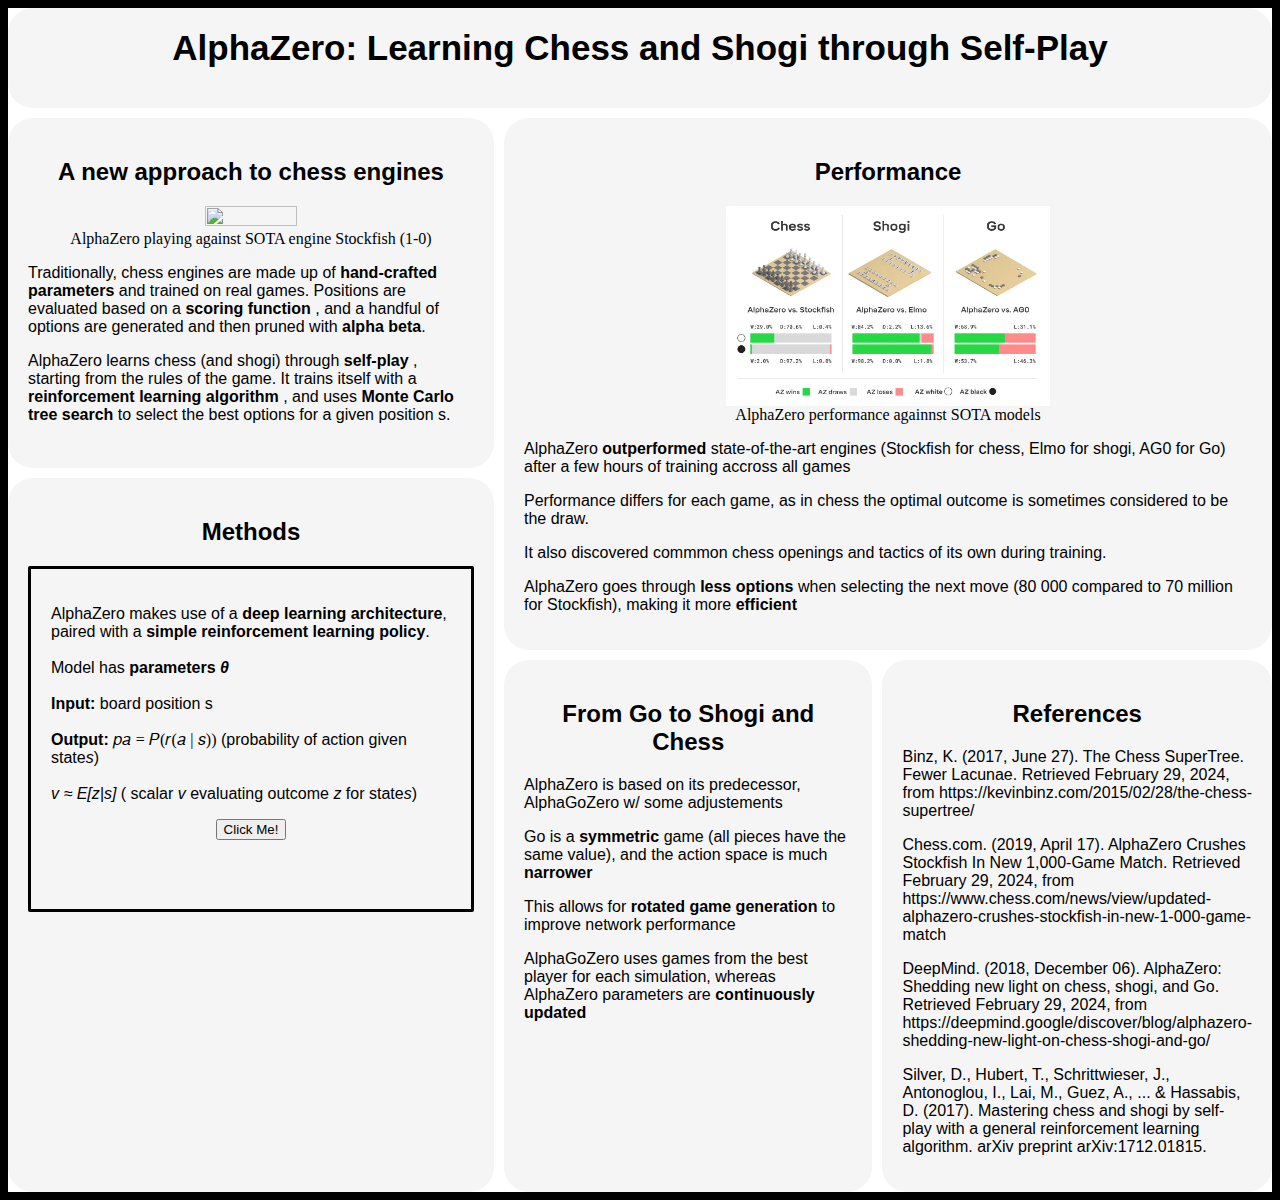
==== index.html @ dfe9de5f "Rename poster.html to index.html" ====
<!DOCTYPE html>
<html>
<head>
<link rel="stylesheet" href="poster.css">
<title>Reinforcement Learning Poster Presentation</title>
<meta name="viewport" content="width=device-width, initial-scale=1.0"> 
<style>
    #slideContent {
        text-align: left;
    }
</style>
</head>
<body>

    <div class="grid-container">
        <div class="grid-item title"><strong>AlphaZero: Learning Chess and Shogi through Self-Play</strong>    
        </div>
        <div class="grid-item methods"><h2>A new approach to chess engines</h2>
            <figure>
            <img class = "two" src="alpha_zero_stockfish.gif">
            <figcaption>AlphaZero playing against SOTA engine Stockfish (1-0)</figcaption>
            </figure>
            <p >Traditionally, chess engines are made up of <strong>hand-crafted parameters</strong>  and trained on real games. Positions are evaluated based on a <strong>scoring function</strong> , and a handful of options are generated and then pruned with <strong>alpha beta</strong>. </p>
                
            <p>
                AlphaZero learns chess (and shogi) through <strong>self-play</strong> , starting from the rules of the game. It trains itself with a <strong>reinforcement learning algorithm</strong> , and uses <strong>Monte Carlo tree search</strong>  to select the best options for a given position s. 
            </p>
        </div>
        <div class="grid-item extra_space">
            <h2>Methods</h2>
            <div class="box" onclick="nextSlide()">
                <p id="slideContent" >AlphaZero makes use of a <strong>deep learning architecture</strong>, paired with a <strong>simple reinforcement learning policy</strong>.<br><br>Model has <strong>parameters <i>&#952;</i></strong></br><br><strong>Input:</strong> board position s</br><br><strong>Output:</strong> <math xmlns="http://www.w3.org/1998/Math/MathML">
                    <mrow>
                      <mi>p</mi>
                      <mi>a</mi>
                      <mo>=</mo>
                      <mi>P</mi>
                      <mo>(</mo>
                      <mi>r</mi>
                      <mo>(</mo>
                      <mi>a</mi>
                      <mo>|</mo>
                      <mi>s</mi>
                      <mo>)</mo>
                      <mo>)</mo>
                    </mrow>
                  </math> (probability of action given state<i>s</i>)</br><br><i>v &asymp; E[z&#124;s]</i> ( scalar <i>v</i> evaluating outcome <i>z</i> for state<i>s</i>)</br></p>
                  <div class = "center"><button type="button">Click Me!</button></div>
                
            </div>
            <script>
                var slides = ["<p>To explore the probability space, AlphaZero uses <strong>Monte Carlo tree search</strong> for each self played game (going from root to leaf)</p><p><img class = \"three\" src = \"chessdecs.png\"></p><p>The final outcome of a game is scored on a scale from -1 (loss) to 1 (win)</p>", "<p>The parameters are updated to minimize: <ul> <li>loss between actual and predicted outcome</li><li>difference between policy gradient and probability vector</li></ul></p><p>Theta is adjusted w/ gradient descent on a function summing MSE and CLE</p><p><img class = \"four\" src = \"loss2.png\"</p>","<div class = inside_box>AlphaZero makes use of a <strong>deep learning architecture</strong>, paired with a <strong>simple reinforcement learning policy</strong></p><p>Model has <strong>parameters &#952;</strong></p><p><strong>Input</strong>: board position <i>s</i></p><p><strong>Output:</strong> <ul><li><math xmlns=\"http://www.w3.org/1998/Math/MathML/\"><mrow><mi>p</mi><mi>a</mi><mo>=</mo><mi>P</mi><mo>(</mo><mi>r</mi><mo>(</mo><mi>a</mi><mo>|</mo><mi>s</mi><mo>)</mo><mo>)</mo></mrow></math> (probability of action given state s)</li><li><i>v &asymp; E[z&#124;s]</i> (scalar <i>v</i> evaluating outcome <i>z</i> for state <i>s</i>)</li></ul></p>"];
                var currentSlide = 0;
            
                function nextSlide() {
                    // Update the content of the box
                    document.getElementById("slideContent").innerHTML = slides[currentSlide];
            
                    // Increment the slide index
                    currentSlide++;
            
                    // If we reached the end, loop back to the first slide
                    if (currentSlide >= slides.length) {
                        currentSlide = 0;
                    }
                }
            </script>
        
    
        </div>
        <div class="grid-item main_chunk"><h2>Performance</h2>
        <figure><img class = "two" src = "alphazero_performance.jpg"><figcaption>AlphaZero performance againnst SOTA models</figcaption></figure>
        <p>AlphaZero <strong>outperformed</strong> state-of-the-art engines (Stockfish for chess, Elmo for shogi, AG0 for Go) after a few hours of training accross all games</p>
        <p>Performance differs for each game, as in chess the optimal outcome is sometimes considered to be the draw.</p>
        <p>It also discovered commmon chess openings and tactics of its own during training.</p>
        <p>AlphaZero goes through <strong> less options </strong> when selecting the next move (80 000 compared to 70 million for Stockfish), making it more <strong>efficient</strong></p>
    </div>
        <div class="grid-item extra_chunk1"><h2>From Go to Shogi and Chess</h2>
        <p>AlphaZero is based on its predecessor, AlphaGoZero w/ some adjustements</p>
        <p>Go is a <strong>symmetric</strong> game (all pieces have the same value), and the action space is much <strong>narrower</strong></p>
        <p>This allows for <strong>rotated game generation</strong> to improve network performance</p>
        <p>AlphaGoZero uses games from the best player for each simulation, whereas AlphaZero parameters are <strong>continuously updated</strong> </p>
        </div>
        <div class="grid-item extra_chunk2"><h2>References </h2>
        
        <p>Binz, K. (2017, June 27). The Chess SuperTree. Fewer Lacunae. Retrieved February 29, 2024, from https://kevinbinz.com/2015/02/28/the-chess-supertree/</p>
        <p>Chess.com. (2019, April 17). AlphaZero Crushes Stockfish In New 1,000-Game Match. Retrieved February 29, 2024, from https://www.chess.com/news/view/updated-alphazero-crushes-stockfish-in-new-1-000-game-match
        <p>DeepMind. (2018, December 06). AlphaZero: Shedding new light on chess, shogi, and Go. Retrieved February 29, 2024, from https://deepmind.google/discover/blog/alphazero-shedding-new-light-on-chess-shogi-and-go/</p>
        <p>Silver, D., Hubert, T., Schrittwieser, J., Antonoglou, I., Lai, M., Guez, A., ... & Hassabis, D. (2017). Mastering chess and shogi by self-play with a general reinforcement learning algorithm. arXiv preprint arXiv:1712.01815.</p>

    </div>
       
</body>
</html>
---- poster.css ----
body {
    background-color: black;
  }
.grid-container {
    display: grid;
    grid-template-columns: repeat(3, 1fr); /* 3 columns */
    grid-template-rows: repeat(4, 100px); /* 4 rows */
    gap: 10px; /* Gap between grid items */
    background: white;
    border: black;
}

.firstslide p {
    text-align: left;
}

.grid-item {
    background-color: whitesmoke;
    padding: 20px;
    text-align: center;
    border-radius: 25px;
}
img.two {
    height: 50%;
    width: 50%;
    display: block;
    margin-left: auto;
    margin-right: auto;
  }

img.four {
    height:    200%;
    width: 100%;
  }

img.three {
    height: 40%;
    width: 40%;
    display: block;
    margin-left: auto;
    margin-right: auto;
  }

.title {
    text-align: center;
    background: whitesmoke;
    color:black;
    font-family: sans-serif;
    

    grid-column: 1 / span 3; /* Span 3 columns, starting from column 1 */;
    grid-row: 1;
    justify-content: center;
    font-family: sans-serif;
    font-size: 35px;
}



.methods {
    
    grid-column: 1; /* Span 3 columns, starting from column 1 */
    grid-row: 2/8;
    text-align: center;
    background-color: whitesmoke;
}
.methods p{
    text-align: left;
    white-space: normal;
    overflow: hidden;
    font-family:  sans-serif;
}

.methods h2{
    font-family:   sans-serif;
}

.extra_space h2{
    text-align: center;
    font-family:  sans-serif;
    color:black;
}

.extra_space {
    grid-column: 1; /* Span 3 columns, starting from column 1 */
    grid-row: 8/35;
}
.main_chunk {
    grid-column: 2/4; /* Span 3 columns, starting from column 1 */
    grid-row: 2/15;
}

.main_chunk h2 {
    color:black;
    text-align: center;
    font-family: sans-serif;
    
}
.extra_chunk1 {
    grid-column: 2/3; /* Span 3 columns, starting from column 1 */
    grid-row: 15/35;
    background: whitesmoke;
}
.extra_chunk1 h2 {
    text-align: center;
    color: black;
    font-family: sans-serif;
    
}

.extra_chunk2 {
    grid-column: 3/4; /* Span 3 columns, starting from column 1 */
    grid-row: 15/35;
}

.extra_chunk2 p {
    text-align: left;
    color: black;
    font-family: sans-serif;
    
}

.extra_chunk2 h2 {
    text-align: center;
    color: black;
    font-family: sans-serif;
    
}

.extra_chunk1 p {
    text-align: left;
    font-family: sans-serif;
}
.box {
    width: 400px;
    margin:0px auto;
    height: 300px;
    background-color: whitesmoke;
    border: 1px solid black;
    padding: 20px;
    text-align: center;
    vertical-align: middle;
    cursor: pointer;
    position: relative;
    border-radius: 2px;
    border: solid;
    font-family: sans-serif;
}

.main_chunk p{
    text-align: left;
    white-space: normal;
    overflow: hidden;
    font-family: sans-serif;
    
}

.inside_box{
    text-align: left;
    white-space: normal;
    overflow: hidden;
}

.figcaption{
    font-size: sans-serif;
}

.card {
    width: 130px;
    height: 195px;
    background:  no-repeat;
    display: inline-block;
}

.arrow {
    border: solid 10px transparent;
    border-right-color: #FFF;
}

.slider-container {
    position: relative;
  }
  
  .slide {
    display: none;
  }

.button {
    position: relative;
    margin: 0;
    align-items: center;
 
  }
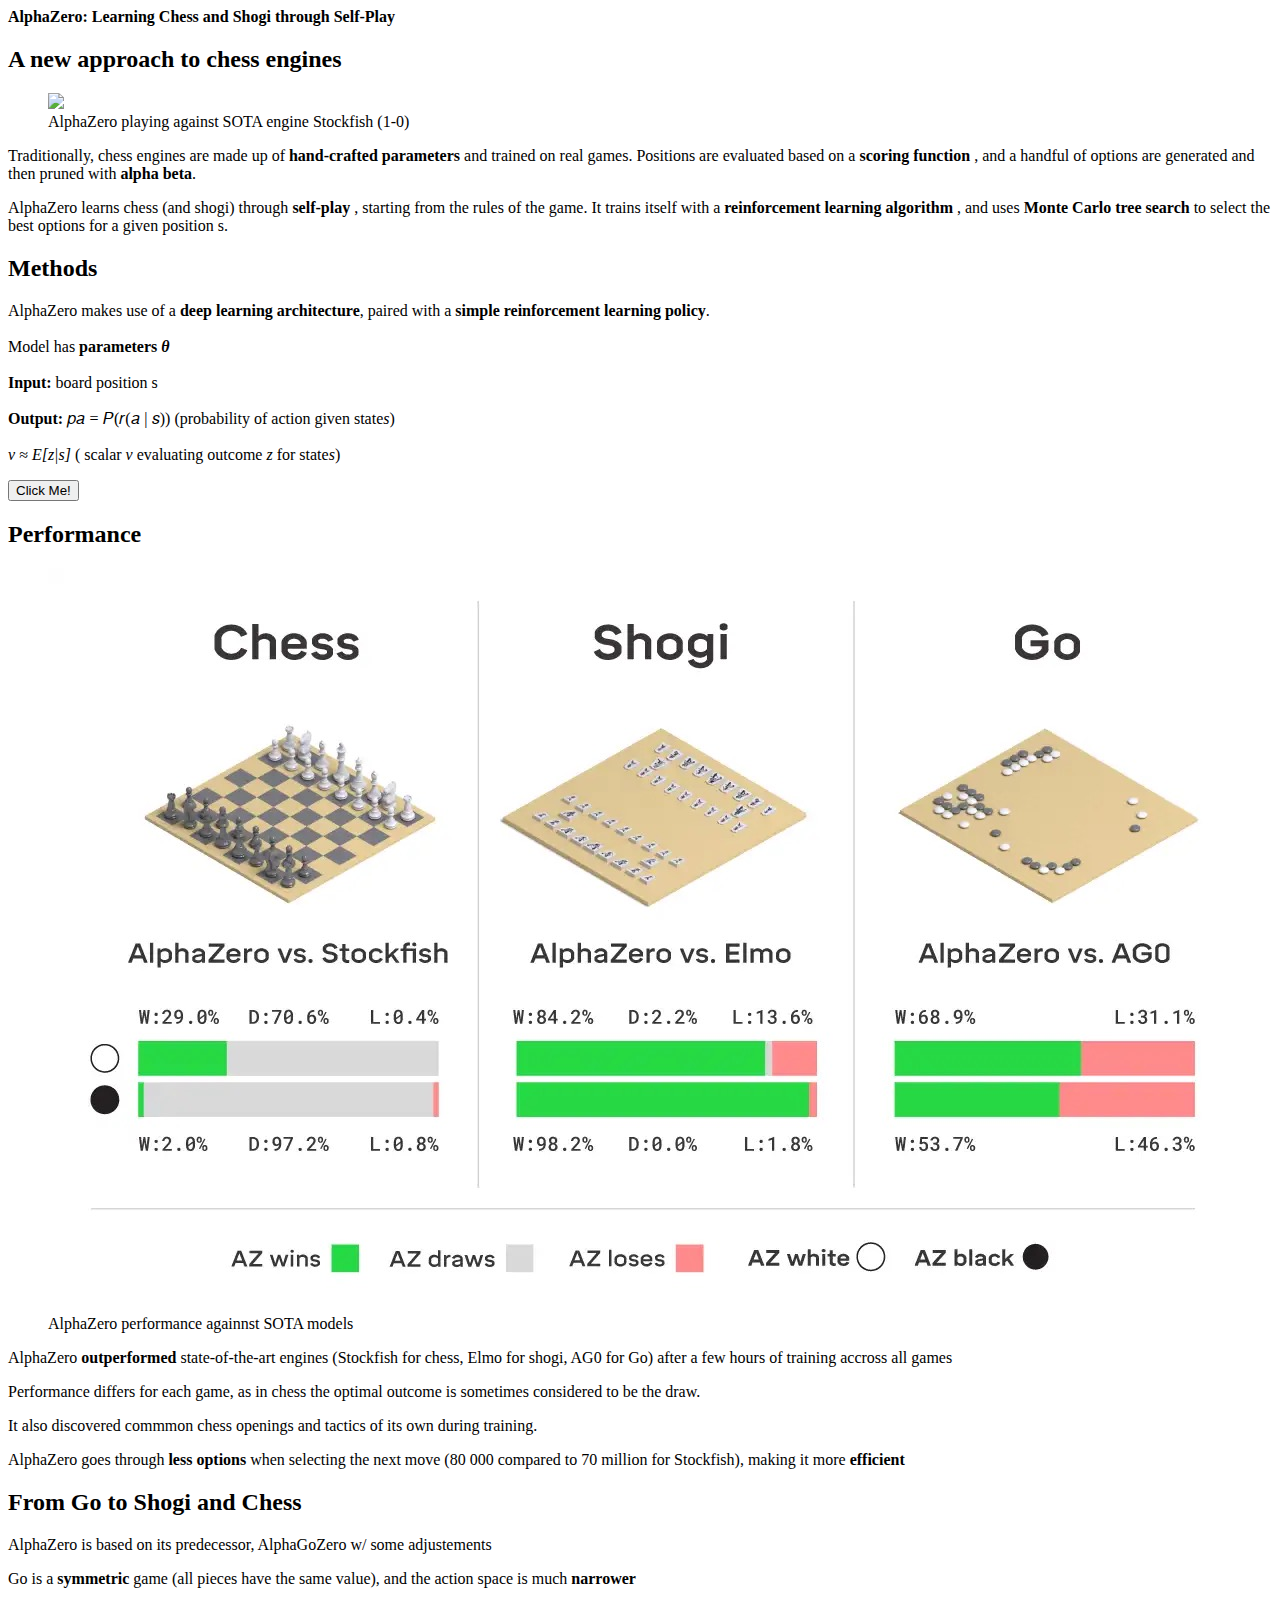
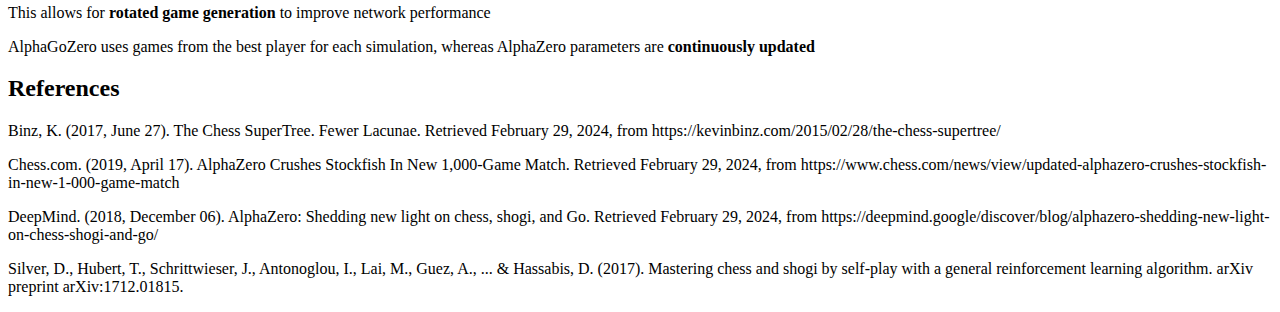
==== commit 1d3cad36: "Something terribly misguided" ====
--- a/index.html
+++ b/index.html
@@ -49,7 +49,7 @@
                 
             </div>
             <script>
-                var slides = ["<p>To explore the probability space, AlphaZero uses <strong>Monte Carlo tree search</strong> for each self played game (going from root to leaf)</p><p><img class = \"three\" src = \"chessdecs.png\"></p><p>The final outcome of a game is scored on a scale from -1 (loss) to 1 (win)</p>", "<p>The parameters are updated to minimize: <ul> <li>loss between actual and predicted outcome</li><li>difference between policy gradient and probability vector</li></ul></p><p>Theta is adjusted w/ gradient descent on a function summing MSE and CLE</p><p><img class = \"four\" src = \"loss2.png\"</p>","<div class = inside_box>AlphaZero makes use of a <strong>deep learning architecture</strong>, paired with a <strong>simple reinforcement learning policy</strong></p><p>Model has <strong>parameters &#952;</strong></p><p><strong>Input</strong>: board position <i>s</i></p><p><strong>Output:</strong> <ul><li><math xmlns=\"http://www.w3.org/1998/Math/MathML/\"><mrow><mi>p</mi><mi>a</mi><mo>=</mo><mi>P</mi><mo>(</mo><mi>r</mi><mo>(</mo><mi>a</mi><mo>|</mo><mi>s</mi><mo>)</mo><mo>)</mo></mrow></math> (probability of action given state s)</li><li><i>v &asymp; E[z&#124;s]</i> (scalar <i>v</i> evaluating outcome <i>z</i> for state <i>s</i>)</li></ul></p>"];
+                var slides = ["<p>To explore the probability space, AlphaZero uses <strong>Monte Carlo tree search</strong> for each self played game (going from root to leaf)</p><p><img class = \"three\" src = \"chessdecs.jpg\"></p><p>The final outcome of a game is scored on a scale from -1 (loss) to 1 (win)</p>", "<p>The parameters are updated to minimize: <ul> <li>loss between actual and predicted outcome</li><li>difference between policy gradient and probability vector</li></ul></p><p>Theta is adjusted w/ gradient descent on a function summing MSE and CLE</p><p><img class = \"four\" src = \"loss2.jpg\"</p>","<div class = inside_box>AlphaZero makes use of a <strong>deep learning architecture</strong>, paired with a <strong>simple reinforcement learning policy</strong></p><p>Model has <strong>parameters &#952;</strong></p><p><strong>Input</strong>: board position <i>s</i></p><p><strong>Output:</strong> <ul><li><math xmlns=\"http://www.w3.org/1998/Math/MathML/\"><mrow><mi>p</mi><mi>a</mi><mo>=</mo><mi>P</mi><mo>(</mo><mi>r</mi><mo>(</mo><mi>a</mi><mo>|</mo><mi>s</mi><mo>)</mo><mo>)</mo></mrow></math> (probability of action given state s)</li><li><i>v &asymp; E[z&#124;s]</i> (scalar <i>v</i> evaluating outcome <i>z</i> for state <i>s</i>)</li></ul></p>"];
                 var currentSlide = 0;
             
                 function nextSlide() {
@@ -91,4 +91,4 @@
     </div>
        
 </body>
-</html>
+</html>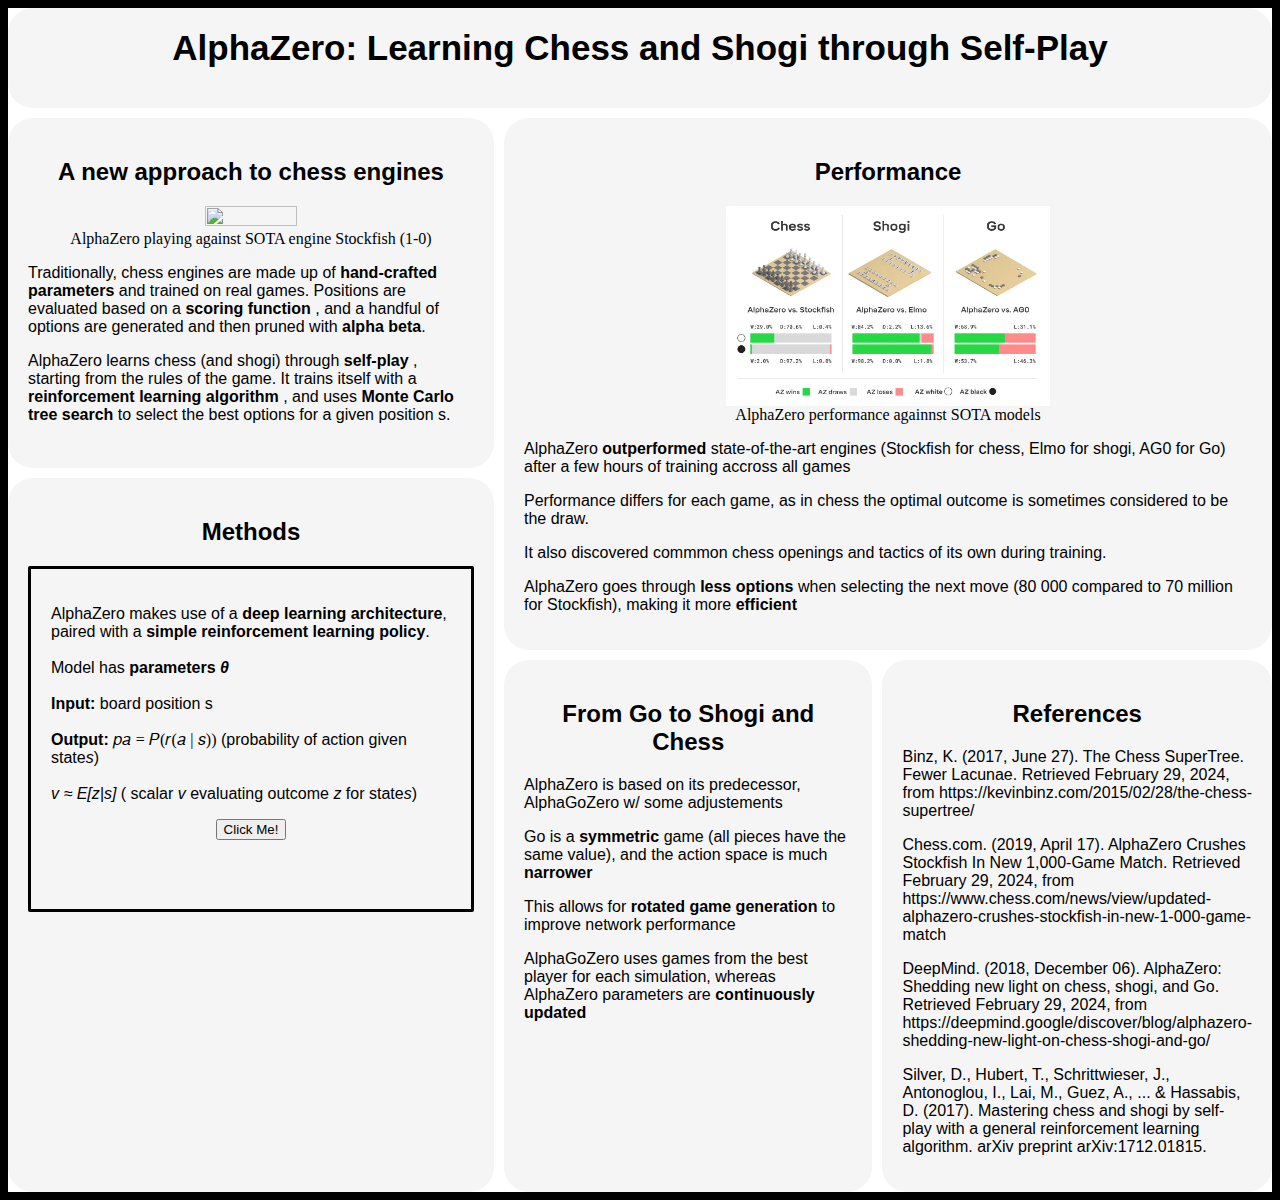
==== commit 290c4973: "Merge branch 'main' of https://github.com/ilinkaa/ilinkaa.github.io" ====
--- a/index.html
+++ b/index.html
@@ -49,7 +49,11 @@
                 
             </div>
             <script>
+<<<<<<< HEAD:index.html
                 var slides = ["<p>To explore the probability space, AlphaZero uses <strong>Monte Carlo tree search</strong> for each self played game (going from root to leaf)</p><p><img class = \"three\" src = \"chessdecs.jpg\"></p><p>The final outcome of a game is scored on a scale from -1 (loss) to 1 (win)</p>", "<p>The parameters are updated to minimize: <ul> <li>loss between actual and predicted outcome</li><li>difference between policy gradient and probability vector</li></ul></p><p>Theta is adjusted w/ gradient descent on a function summing MSE and CLE</p><p><img class = \"four\" src = \"loss2.jpg\"</p>","<div class = inside_box>AlphaZero makes use of a <strong>deep learning architecture</strong>, paired with a <strong>simple reinforcement learning policy</strong></p><p>Model has <strong>parameters &#952;</strong></p><p><strong>Input</strong>: board position <i>s</i></p><p><strong>Output:</strong> <ul><li><math xmlns=\"http://www.w3.org/1998/Math/MathML/\"><mrow><mi>p</mi><mi>a</mi><mo>=</mo><mi>P</mi><mo>(</mo><mi>r</mi><mo>(</mo><mi>a</mi><mo>|</mo><mi>s</mi><mo>)</mo><mo>)</mo></mrow></math> (probability of action given state s)</li><li><i>v &asymp; E[z&#124;s]</i> (scalar <i>v</i> evaluating outcome <i>z</i> for state <i>s</i>)</li></ul></p>"];
+=======
+                var slides = ["<p>To explore the probability space, AlphaZero uses <strong>Monte Carlo tree search</strong> for each self played game (going from root to leaf)</p><p>The final outcome of a game is scored on a scale from -1 (loss) to 1 (win)</p>", "<p>The parameters are updated to minimize: <ul> <li>loss between actual and predicted outcome</li><li>difference between policy gradient and probability vector</li></ul></p><p>Theta is adjusted w/ gradient descent on a function summing MSE and CLE</p><p><div class = inside_box>AlphaZero makes use of a <strong>deep learning architecture</strong>, paired with a <strong>simple reinforcement learning policy</strong></p><p>Model has <strong>parameters &#952;</strong></p><p><strong>Input</strong>: board position <i>s</i></p><p><strong>Output:</strong> <ul><li><math xmlns=\"http://www.w3.org/1998/Math/MathML/\"><mrow><mi>p</mi><mi>a</mi><mo>=</mo><mi>P</mi><mo>(</mo><mi>r</mi><mo>(</mo><mi>a</mi><mo>|</mo><mi>s</mi><mo>)</mo><mo>)</mo></mrow></math> (probability of action given state s)</li><li><i>v &asymp; E[z&#124;s]</i> (scalar <i>v</i> evaluating outcome <i>z</i> for state <i>s</i>)</li></ul></p>"];
+>>>>>>> 7b4e59a894a321a0344cb5ac3105179026096a9e:poster.html
                 var currentSlide = 0;
             
                 function nextSlide() {
@@ -91,4 +95,4 @@
     </div>
        
 </body>
-</html>+</html>
--- a/poster.css
+++ b/poster.css
@@ -0,0 +1,194 @@
+body {
+    background-color: black;
+  }
+.grid-container {
+    display: grid;
+    grid-template-columns: repeat(3, 1fr); /* 3 columns */
+    grid-template-rows: repeat(4, 100px); /* 4 rows */
+    gap: 10px; /* Gap between grid items */
+    background: white;
+    border: black;
+}
+
+.firstslide p {
+    text-align: left;
+}
+
+.grid-item {
+    background-color: whitesmoke;
+    padding: 20px;
+    text-align: center;
+    border-radius: 25px;
+}
+img.two {
+    height: 50%;
+    width: 50%;
+    display: block;
+    margin-left: auto;
+    margin-right: auto;
+  }
+
+img.four {
+    height:    200%;
+    width: 100%;
+  }
+
+img.three {
+    height: 40%;
+    width: 40%;
+    display: block;
+    margin-left: auto;
+    margin-right: auto;
+  }
+
+.title {
+    text-align: center;
+    background: whitesmoke;
+    color:black;
+    font-family: sans-serif;
+    
+
+    grid-column: 1 / span 3; /* Span 3 columns, starting from column 1 */;
+    grid-row: 1;
+    justify-content: center;
+    font-family: sans-serif;
+    font-size: 35px;
+}
+
+
+
+.methods {
+    
+    grid-column: 1; /* Span 3 columns, starting from column 1 */
+    grid-row: 2/8;
+    text-align: center;
+    background-color: whitesmoke;
+}
+.methods p{
+    text-align: left;
+    white-space: normal;
+    overflow: hidden;
+    font-family:  sans-serif;
+}
+
+.methods h2{
+    font-family:   sans-serif;
+}
+
+.extra_space h2{
+    text-align: center;
+    font-family:  sans-serif;
+    color:black;
+}
+
+.extra_space {
+    grid-column: 1; /* Span 3 columns, starting from column 1 */
+    grid-row: 8/35;
+}
+.main_chunk {
+    grid-column: 2/4; /* Span 3 columns, starting from column 1 */
+    grid-row: 2/15;
+}
+
+.main_chunk h2 {
+    color:black;
+    text-align: center;
+    font-family: sans-serif;
+    
+}
+.extra_chunk1 {
+    grid-column: 2/3; /* Span 3 columns, starting from column 1 */
+    grid-row: 15/35;
+    background: whitesmoke;
+}
+.extra_chunk1 h2 {
+    text-align: center;
+    color: black;
+    font-family: sans-serif;
+    
+}
+
+.extra_chunk2 {
+    grid-column: 3/4; /* Span 3 columns, starting from column 1 */
+    grid-row: 15/35;
+}
+
+.extra_chunk2 p {
+    text-align: left;
+    color: black;
+    font-family: sans-serif;
+    
+}
+
+.extra_chunk2 h2 {
+    text-align: center;
+    color: black;
+    font-family: sans-serif;
+    
+}
+
+.extra_chunk1 p {
+    text-align: left;
+    font-family: sans-serif;
+}
+.box {
+    width: 400px;
+    margin:0px auto;
+    height: 300px;
+    background-color: whitesmoke;
+    border: 1px solid black;
+    padding: 20px;
+    text-align: center;
+    vertical-align: middle;
+    cursor: pointer;
+    position: relative;
+    border-radius: 2px;
+    border: solid;
+    font-family: sans-serif;
+}
+
+.main_chunk p{
+    text-align: left;
+    white-space: normal;
+    overflow: hidden;
+    font-family: sans-serif;
+    
+}
+
+.inside_box{
+    text-align: left;
+    white-space: normal;
+    overflow: hidden;
+}
+
+.figcaption{
+    font-size: sans-serif;
+}
+
+.card {
+    width: 130px;
+    height: 195px;
+    background:  no-repeat;
+    display: inline-block;
+}
+
+.arrow {
+    border: solid 10px transparent;
+    border-right-color: #FFF;
+}
+
+.slider-container {
+    position: relative;
+  }
+  
+  .slide {
+    display: none;
+  }
+
+.button {
+    position: relative;
+    margin: 0;
+    align-items: center;
+ 
+  }
+
